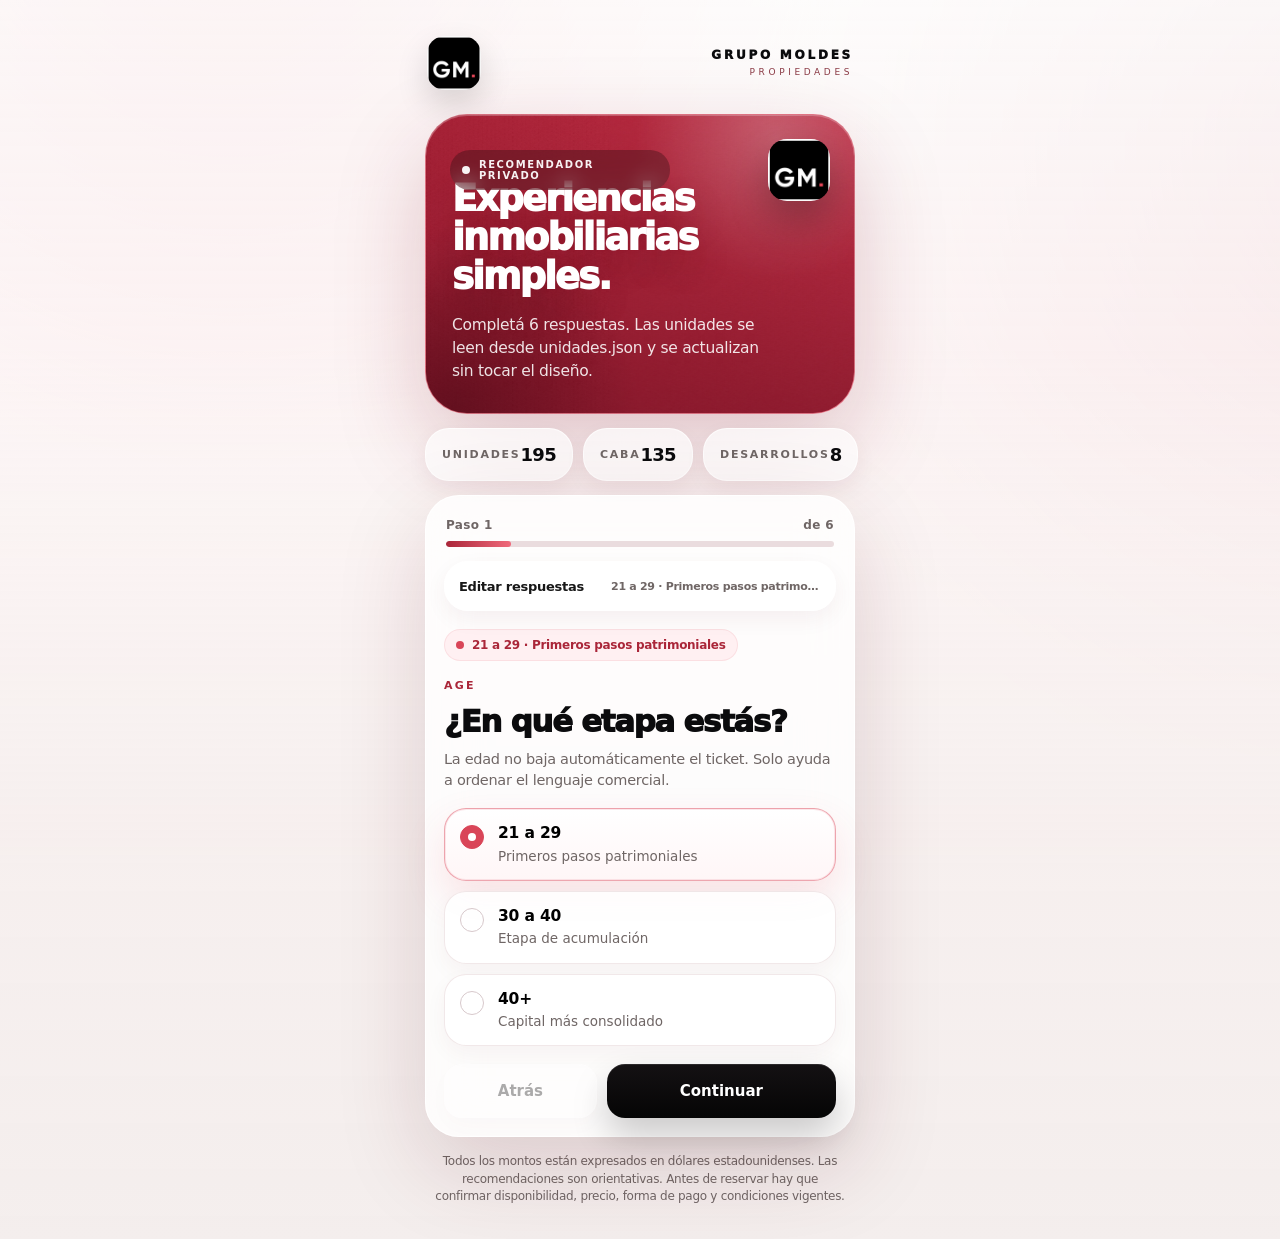
==== index.html @ 4d6d8559 "Add files via upload" ====
<!doctype html>
<html lang="es">
<head>
  <meta charset="utf-8">
  <meta name="viewport" content="width=device-width, initial-scale=1, viewport-fit=cover">
  <meta name="theme-color" content="#d94558">
  <meta name="apple-mobile-web-app-capable" content="yes">
  <meta name="apple-mobile-web-app-status-bar-style" content="default">
  <meta name="apple-mobile-web-app-title" content="GM Inversiones">
  <link rel="manifest" href="manifest.webmanifest">
  <link rel="apple-touch-icon" href="assets/icon-192.png">
  <link rel="stylesheet" href="styles.css">
  <title>GM. Recomendador JSON de inversiones</title>
</head>
<body>
  <div class="app-shell">
    <header class="topbar clean-topbar" aria-label="Grupo Moldes">
      <img class="brand-logo-original" src="assets/gm-logo-square-original.png" alt="GM Grupo Moldes">
      <div class="brand-text clean-brand-text">
        <strong>GRUPO MOLDES</strong>
        <span>PROPIEDADES</span>
      </div>
    </header>

    <main class="phone-frame">
      <section class="hero-card hero-card-clean">
        <div class="hero-topline">
          <div class="eyebrow"><span></span> recomendador privado</div>
          <img class="hero-logo-original" src="assets/gm-logo-square-original.png" alt="GM">
        </div>
        <h1>Experiencias inmobiliarias simples.</h1>
        <p>Completá 6 respuestas. Las unidades se leen desde unidades.json y se actualizan sin tocar el diseño.</p>
      </section>

      <section class="data-strip" id="dataStrip" aria-label="Base disponible">
        <div><small>Unidades</small><b id="countUnits">0</b></div>
        <div><small>CABA</small><b id="countCaba">0</b></div>
        <div><small>Desarrollos</small><b id="countProjects">0</b></div>
      </section>

      <section class="wizard" id="wizard">
        <div class="progress-wrap" aria-label="Progreso">
          <div class="progress-meta"><span id="stepCounter">Paso 1</span><span id="stepTotal">de 6</span></div>
          <div class="progress-track"><div id="progressFill"></div></div>
        </div>

        <details class="review-drawer" id="reviewDrawer">
          <summary>
            <span>Editar respuestas</span>
            <b id="reviewCompact">Resumen compacto</b>
          </summary>
          <div id="reviewList" class="review-list"></div>
        </details>

        <div id="panels" class="step-container"></div>

        <nav class="nav-actions" aria-label="Navegación del recomendador">
          <button class="ghost-btn" id="backBtn" type="button" onclick="backStep()">Atrás</button>
          <button class="primary-btn" id="nextBtn" type="button" onclick="nextStep()">Continuar</button>
        </nav>
      </section>

      <section id="loading" class="loading-screen" aria-live="polite">
        <div class="loader"></div>
        <h2>Analizando tu perfil</h2>
        <p>Estamos cruzando capacidad, objetivo y cartera disponible.</p>
      </section>

      <section id="results" class="results" aria-live="polite">
        <div class="result-head">
          <div class="eyebrow dark"><span></span> resultado</div>
          <h2>Opciones compatibles</h2>
          <p id="summary"></p>
        </div>
        <div id="cards" class="result-list"></div>
        <button class="ghost-btn full" type="button" onclick="resetAll()">Volver a empezar</button>
      </section>

      <p class="legal-note">Todos los montos están expresados en dólares estadounidenses. Las recomendaciones son orientativas. Antes de reservar hay que confirmar disponibilidad, precio, forma de pago y condiciones vigentes.</p>
    </main>
  </div>

  <script src="app.js"></script>
</body>
</html>
---- styles.css ----
:root{
  --bg:#f7f3f1;
  --paper:#ffffff;
  --paper-glass:rgba(255,255,255,.78);
  --paper-warm:#fff8f7;
  --text:#0b0b0d;
  --muted:#6f6665;
  --muted-2:#9a8f8f;
  --line:rgba(120,34,48,.12);
  --soft-line:rgba(14,14,18,.07);
  --red:#d94558;
  --red-soft:#f06a7b;
  --red-deep:#aa2639;
  --red-dark:#5d1421;
  --rose:#fff1f3;
  --gold:#b88a44;
  --gold-soft:#fff7df;
  --blue:#173554;
  --blue-soft:#edf4ff;
  --green:#76c847;
  --shadow:0 30px 90px rgba(88,18,30,.16);
  --shadow-soft:0 18px 46px rgba(88,18,30,.095);
  --shadow-tiny:0 8px 22px rgba(88,18,30,.055);
  --radius:34px;
  --radius-sm:24px;
  --radius-xs:18px;
  --safe-bottom:env(safe-area-inset-bottom,0px);
}

*{box-sizing:border-box;-webkit-tap-highlight-color:transparent}
html{scroll-behavior:smooth;background:var(--bg)}
body{
  margin:0;
  min-height:100vh;
  color:var(--text);
  font-family:-apple-system,BlinkMacSystemFont,"SF Pro Display","SF Pro Text","Inter","Avenir Next","Segoe UI",system-ui,sans-serif;
  letter-spacing:-.018em;
  background:
    linear-gradient(180deg,rgba(255,255,255,.82),rgba(255,247,248,.72) 28%,rgba(246,239,238,.97) 70%,#f4eeed),
    radial-gradient(circle at 18% -12%,rgba(217,69,88,.34),transparent 36%),
    radial-gradient(circle at 112% 12%,rgba(170,38,57,.24),transparent 38%),
    #f7f3f1;
  overflow-x:hidden;
}
body:before{
  content:"";
  position:fixed;
  inset:-20%;
  pointer-events:none;
  z-index:-2;
  background-image:url("assets/gm-red-texture.jpg");
  background-size:cover;
  background-position:center top;
  opacity:.20;
  filter:saturate(1.08) contrast(1.02);
  transform:translateZ(0);
}
body:after{
  content:"";
  position:fixed;
  inset:0;
  pointer-events:none;
  z-index:-1;
  background:
    radial-gradient(circle at 50% 0%,rgba(255,255,255,.72),transparent 34%),
    linear-gradient(180deg,rgba(255,255,255,.38),rgba(255,255,255,.12));
}

button,a{font:inherit}
button{border:0;cursor:pointer}

.app-shell{
  position:relative;
  width:100%;
  min-height:100vh;
  padding:14px 14px calc(34px + var(--safe-bottom));
}
.phone-frame{width:min(430px,100%);margin:0 auto;position:relative}

.topbar{
  width:min(430px,100%);
  margin:0 auto 12px;
  display:flex;
  align-items:center;
  justify-content:space-between;
  padding:8px 2px;
}
.brand-mark{
  width:48px;height:48px;
  border-radius:16px;
  background:linear-gradient(145deg,#080808,#191214);
  color:#fff;
  display:flex;
  align-items:flex-end;
  justify-content:center;
  padding-bottom:12px;
  box-shadow:0 16px 34px rgba(0,0,0,.18), inset 0 1px 0 rgba(255,255,255,.08);
  font-weight:950;
  letter-spacing:-.09em;
  font-size:20px;
  line-height:1;
}
.brand-mark i{font-style:normal;color:var(--red-soft);margin-left:3px}
.brand-text{text-align:right;line-height:1}
.brand-text strong{display:block;font-size:12px;letter-spacing:.22em;font-weight:900}
.brand-text span{display:block;margin-top:6px;font-size:9px;letter-spacing:.38em;color:var(--muted)}

.hero-card{
  position:relative;
  overflow:hidden;
  color:#fff;
  background:#c8394d url("assets/gm-red-texture.jpg") center/cover;
  border:1px solid rgba(255,255,255,.32);
  border-radius:40px;
  padding:34px 26px 28px;
  box-shadow:var(--shadow);
  min-height:330px;
  display:flex;
  flex-direction:column;
  justify-content:flex-end;
  isolation:isolate;
}
.hero-card:before{
  content:"";
  position:absolute;
  inset:0;
  background:
    linear-gradient(180deg,rgba(50,0,12,.04),rgba(42,0,12,.35)),
    radial-gradient(circle at 75% 28%,rgba(255,255,255,.22),transparent 24%),
    radial-gradient(circle at 0% 100%,rgba(0,0,0,.20),transparent 30%);
  z-index:-1;
}
.hero-card:after{
  content:"";
  position:absolute;
  width:68px;height:68px;
  background:rgba(7,7,8,.94);
  left:26px;top:32px;
  border-radius:22px;
  box-shadow:0 18px 34px rgba(0,0,0,.22), inset 0 1px 0 rgba(255,255,255,.08);
}
.hero-logo{
  position:absolute;
  top:32px;right:26px;
  width:80px;height:80px;
  border-radius:26px;
  background:rgba(7,7,8,.96);
  color:white;
  display:flex;
  align-items:flex-end;
  justify-content:center;
  padding-bottom:20px;
  font-size:31px;
  font-weight:950;
  letter-spacing:-.09em;
  line-height:1;
  z-index:1;
  box-shadow:0 20px 46px rgba(0,0,0,.24), inset 0 1px 0 rgba(255,255,255,.08);
}
.hero-logo i{font-style:normal;color:var(--red-soft);margin-left:4px}

.eyebrow{
  display:flex;align-items:center;gap:9px;
  text-transform:uppercase;
  font-size:11px;
  letter-spacing:.20em;
  font-weight:900;
  color:rgba(255,255,255,.88);
  margin-bottom:14px;
  position:relative;z-index:1;
}
.eyebrow span{width:10px;height:10px;background:#050505;display:block;border-radius:4px}
.eyebrow.dark{color:var(--red-deep)}
.eyebrow.dark span{background:var(--red)}
h1,h2,h3,p{margin:0}
.hero-card h1{
  font-size:42px;
  line-height:1.02;
  letter-spacing:-.065em;
  max-width:360px;
  position:relative;z-index:1;
  font-weight:950;
}
.hero-card p{
  margin-top:16px;
  color:rgba(255,255,255,.84);
  font-size:16px;
  line-height:1.48;
  position:relative;z-index:1;
  max-width:340px;
}

.data-strip{display:grid;grid-template-columns:1fr;gap:10px;margin:14px 0}
.data-strip div{
  background:rgba(255,255,255,.70);
  backdrop-filter:blur(22px);
  -webkit-backdrop-filter:blur(22px);
  border:1px solid rgba(255,255,255,.70);
  border-radius:24px;
  padding:15px 16px;
  display:flex;
  align-items:center;
  justify-content:space-between;
  box-shadow:var(--shadow-tiny);
}
.data-strip small{color:var(--muted);font-size:11px;text-transform:uppercase;letter-spacing:.16em;font-weight:850}
.data-strip b{font-size:18px;letter-spacing:-.04em}

.wizard{
  background:rgba(255,255,255,.78);
  backdrop-filter:blur(26px);
  -webkit-backdrop-filter:blur(26px);
  border:1px solid rgba(255,255,255,.78);
  border-radius:34px;
  padding:18px;
  box-shadow:var(--shadow);
  margin-top:14px;
}
.progress-wrap{padding:4px 2px 18px}
.progress-meta{display:flex;justify-content:space-between;color:var(--muted);font-size:12px;font-weight:850;letter-spacing:.03em;margin-bottom:9px}
.progress-track{height:6px;background:#eadcde;overflow:hidden;border-radius:999px}
.progress-track div{height:100%;width:0%;background:linear-gradient(90deg,var(--red-deep),var(--red-soft));border-radius:999px;transition:width .45s cubic-bezier(.2,.8,.2,1)}
.step-container{min-height:420px}
.step-card{animation:slideIn .38s cubic-bezier(.2,.8,.2,1)}
.step-kicker{font-size:11px;text-transform:uppercase;letter-spacing:.20em;color:var(--red-deep);font-weight:900;margin:4px 0 12px}
.step-title{font-size:33px;letter-spacing:-.06em;line-height:1.05;margin-bottom:10px;font-weight:940}
.step-hint{color:var(--muted);font-size:15px;line-height:1.46;margin-bottom:20px}
.options{display:grid;grid-template-columns:1fr;gap:10px}

.option-card{
  width:100%;
  text-align:left;
  background:rgba(255,255,255,.88);
  border:1px solid rgba(140,65,76,.12);
  border-radius:24px;
  padding:17px 16px;
  display:flex;
  gap:14px;
  align-items:flex-start;
  transition:transform .22s cubic-bezier(.2,.8,.2,1),border-color .22s,background .22s,box-shadow .22s;
  box-shadow:0 8px 22px rgba(88,18,30,.045);
}
.option-card:hover{transform:translateY(-1px);box-shadow:0 14px 32px rgba(88,18,30,.075)}
.option-card:active{transform:scale(.988)}
.option-card.selected{
  background:linear-gradient(180deg,#fff,#fff6f7);
  border-color:rgba(217,69,88,.48);
  box-shadow:0 18px 42px rgba(217,69,88,.14), inset 0 0 0 1px rgba(217,69,88,.12);
}
.option-dot{
  width:24px;height:24px;
  border:1.5px solid #d7c8cb;
  border-radius:999px;
  display:grid;place-items:center;
  flex:0 0 auto;
  margin-top:1px;
  transition:all .2s;
}
.option-card.selected .option-dot{border-color:var(--red);background:var(--red)}
.option-card.selected .option-dot:after{content:"";width:8px;height:8px;background:#fff;display:block;border-radius:999px}
.option-text strong{font-size:16px;letter-spacing:-.02em;display:block;font-weight:850}
.option-text span{display:block;color:var(--muted);font-size:14px;line-height:1.36;margin-top:4px}
.selection-pill{display:inline-flex;align-items:center;gap:8px;background:#fff0f2;color:var(--red-deep);padding:8px 11px;font-size:12px;font-weight:800;margin-bottom:14px;border-radius:999px;border:1px solid rgba(217,69,88,.10)}
.selection-pill i{width:8px;height:8px;background:var(--red);display:block;border-radius:999px}

.nav-actions{display:grid;grid-template-columns:1fr 1.5fr;gap:10px;margin-top:16px;position:sticky;bottom:calc(10px + var(--safe-bottom));z-index:4}
.primary-btn,.ghost-btn{min-height:54px;border-radius:18px;font-weight:900;font-size:15px;transition:transform .18s,opacity .2s,background .2s,box-shadow .2s}
.primary-btn{background:linear-gradient(180deg,#141113,#050505);color:#fff;box-shadow:0 18px 36px rgba(0,0,0,.20), inset 0 1px 0 rgba(255,255,255,.10)}
.primary-btn:active,.ghost-btn:active{transform:scale(.988)}
.ghost-btn{background:rgba(255,255,255,.78);color:#111;border:1px solid rgba(255,255,255,.78);box-shadow:var(--shadow-tiny)}
.ghost-btn:disabled{opacity:.35;cursor:not-allowed}
.ghost-btn.full{width:100%;margin-top:12px;background:rgba(255,255,255,.88)}

.loading-screen{
  display:none;
  background:rgba(255,255,255,.82);
  backdrop-filter:blur(24px);
  -webkit-backdrop-filter:blur(24px);
  border:1px solid rgba(255,255,255,.78);
  border-radius:34px;
  margin-top:14px;
  padding:34px 24px;
  text-align:center;
  box-shadow:var(--shadow);
  animation:fadeIn .3s;
}
.loader{width:42px;height:42px;border:3px solid #eadcde;border-top-color:var(--red);border-radius:999px;margin:0 auto 18px;animation:spin .9s linear infinite}
.loading-screen h2{font-size:25px;letter-spacing:-.05em}
.loading-screen p{margin-top:8px;color:var(--muted);line-height:1.4}

.results{display:none;margin-top:14px;animation:riseIn .45s cubic-bezier(.2,.8,.2,1)}
.result-head{
  background:#141113;
  color:#fff;
  padding:24px;
  box-shadow:var(--shadow);
  position:relative;
  overflow:hidden;
  border-radius:34px;
  isolation:isolate;
}
.result-head:before{
  content:"";
  position:absolute;inset:0;
  background:url("assets/gm-red-texture.jpg") center/cover;
  opacity:.18;
  mix-blend-mode:screen;
  z-index:-1;
}
.result-head:after{content:"GM.";position:absolute;right:-8px;bottom:-16px;color:rgba(255,255,255,.055);font-size:86px;font-weight:950;letter-spacing:-.1em}
.result-head h2{font-size:34px;letter-spacing:-.06em;font-weight:950}
.result-head p{margin-top:10px;color:rgba(255,255,255,.72);font-size:15px;line-height:1.45;position:relative;z-index:1}
.result-head b{color:#fff}
.result-list{display:grid;grid-template-columns:1fr;gap:12px;margin-top:12px}
.result-card{
  background:rgba(255,255,255,.88);
  backdrop-filter:blur(22px);
  -webkit-backdrop-filter:blur(22px);
  border:1px solid rgba(255,255,255,.76);
  box-shadow:var(--shadow-soft);
  overflow:hidden;
  border-radius:28px;
  animation:riseIn .45s cubic-bezier(.2,.8,.2,1);
}
.result-card summary{list-style:none;cursor:pointer;padding:18px;display:flex;align-items:flex-start;gap:13px}
.result-card summary::-webkit-details-marker{display:none}
.result-index{width:34px;height:34px;background:#050505;color:#fff;display:grid;place-items:center;font-weight:950;font-size:14px;flex:0 0 auto;border-radius:13px;box-shadow:0 8px 20px rgba(0,0,0,.12)}
.result-card.pack{background:linear-gradient(180deg,var(--gold-soft),rgba(255,255,255,.90));border-color:rgba(184,138,68,.30)}
.result-card.pack .result-index{background:var(--gold);color:#160f04}
.result-card.local{background:linear-gradient(180deg,var(--blue-soft),rgba(255,255,255,.92));border-color:rgba(29,53,87,.22)}
.result-card.local .result-index{background:var(--blue)}
.result-card.unit .result-index{background:var(--red)}
.result-main{min-width:0;flex:1}
.result-title{font-size:18px;font-weight:900;letter-spacing:-.035em;line-height:1.16}
.result-sub{font-size:13px;color:var(--muted);line-height:1.35;margin-top:5px}
.role-badge{display:inline-flex;margin-top:10px;background:#fff0f2;color:var(--red-deep);padding:7px 10px;font-size:11px;font-weight:900;text-transform:uppercase;letter-spacing:.04em;border-radius:999px}
.pack .role-badge{background:rgba(184,138,68,.14);color:#7a5621}
.local .role-badge{background:rgba(29,53,87,.10);color:var(--blue)}
.chevron{width:28px;height:28px;background:#f6eef0;border-radius:999px;display:grid;place-items:center;color:var(--red-deep);font-weight:900;transition:transform .25s}
.result-card[open] .chevron{transform:rotate(45deg)}
.result-body{padding:0 18px 18px}
.mini-address{border-top:1px solid var(--soft-line);padding-top:16px;color:var(--muted);font-size:13px;line-height:1.46}
.metrics{display:grid;grid-template-columns:1fr;gap:8px;margin:14px 0}
.metric{background:rgba(255,255,255,.62);border:1px solid var(--soft-line);padding:13px 14px;border-radius:18px;display:flex;align-items:center;justify-content:space-between;gap:14px}
.metric small{color:var(--muted);font-size:11px;text-transform:uppercase;letter-spacing:.10em;font-weight:850}
.metric b{font-size:14px;text-align:right}
.why,.alert-box{background:rgba(255,255,255,.58);border:1px solid var(--soft-line);border-radius:20px;padding:14px;color:#242424;font-size:14px;line-height:1.45;margin-top:10px}
.why b,.alert-box b{display:block;margin-bottom:5px}
.tags{display:flex;flex-direction:column;gap:7px;margin-top:12px}
.tag{background:#fff1f3;border:1px solid rgba(217,69,88,.10);border-radius:999px;padding:8px 11px;font-size:12px;font-weight:900;color:#7c2734;width:max-content;max-width:100%;text-transform:uppercase;letter-spacing:.03em}
.wa{display:flex;align-items:center;justify-content:center;text-decoration:none;background:linear-gradient(180deg,#151112,#050505);color:#fff;min-height:54px;font-weight:900;margin-top:14px;border-radius:18px;box-shadow:0 16px 32px rgba(0,0,0,.16)}
.pack .wa{background:linear-gradient(180deg,#c7984d,var(--gold));color:#120d04}
.local .wa{background:linear-gradient(180deg,#214466,var(--blue))}
.legal-note{width:min(430px,100%);margin:16px auto 0;color:var(--muted);font-size:12px;line-height:1.45;text-align:center;padding:0 8px}

.review-drawer{
  margin:-4px 0 18px;
  background:rgba(255,255,255,.62);
  border:1px solid rgba(255,255,255,.72);
  overflow:hidden;
  border-radius:24px;
  backdrop-filter:blur(20px);
  -webkit-backdrop-filter:blur(20px);
  box-shadow:var(--shadow-tiny);
}
.review-drawer summary{list-style:none;cursor:pointer;min-height:48px;padding:12px 14px;display:flex;align-items:center;justify-content:space-between;gap:12px}
.review-drawer summary::-webkit-details-marker{display:none}
.review-drawer summary span{font-size:13px;font-weight:900;letter-spacing:-.02em;color:#171717}
.review-drawer summary b{font-size:11px;color:var(--muted);font-weight:800;text-align:right}
.review-drawer[open] summary{border-bottom:1px solid var(--soft-line)}
.review-list{display:grid;grid-template-columns:1fr;gap:6px;padding:10px}
.review-row{width:100%;text-align:left;border:1px solid transparent;background:rgba(255,255,255,.66);padding:10px 11px;border-radius:18px;display:flex;align-items:center;justify-content:space-between;gap:12px;transition:background .2s,border-color .2s,transform .2s}
.review-row:active{transform:scale(.988)}
.review-row.active{background:#fff;border-color:rgba(217,69,88,.35)}
.review-row small{display:block;color:var(--muted);font-size:11px;font-weight:900;margin-bottom:2px}
.review-row b{display:block;color:#171717;font-size:13px;line-height:1.2;font-weight:900}
.review-row em{font-style:normal;color:var(--red);font-size:12px;font-weight:900;white-space:nowrap}

.is-complete .wizard,.is-complete #dataStrip{display:none!important}
.is-complete .hero-card{min-height:190px;padding:24px 22px;border-radius:34px}
.is-complete .hero-card h1{font-size:30px}
.is-complete .hero-card p{font-size:14px}
.is-complete .hero-logo,.is-complete .hero-card:after{display:none}

@keyframes slideIn{from{opacity:0;transform:translateY(14px) scale(.99)}to{opacity:1;transform:translateY(0) scale(1)}}
@keyframes riseIn{from{opacity:0;transform:translateY(18px)}to{opacity:1;transform:translateY(0)}}
@keyframes fadeIn{from{opacity:0}to{opacity:1}}
@keyframes spin{to{transform:rotate(360deg)}}
@media (prefers-reduced-motion:reduce){*{animation:none!important;transition:none!important;scroll-behavior:auto!important}}
@media (min-width:540px){.app-shell{padding-top:28px}.data-strip{grid-template-columns:1fr 1fr 1fr}.nav-actions{position:static}.step-container{min-height:390px}}


/* === Ajuste final GM: Apple fluido + rojo texturado limpio === */
body:before{
  background-image:url("assets/gm-red-texture-clean.jpg");
  opacity:.16;
  filter:saturate(1.05) contrast(1.03);
}
.clean-topbar{
  align-items:center;
  padding:8px 2px 12px;
}
.brand-logo-original{
  width:154px;
  height:auto;
  display:block;
  mix-blend-mode:multiply;
  filter:contrast(1.02);
}
.topbar-pill{
  display:inline-flex;
  align-items:center;
  justify-content:center;
  min-height:34px;
  padding:0 13px;
  border-radius:999px;
  background:rgba(255,255,255,.76);
  border:1px solid rgba(255,255,255,.86);
  box-shadow:0 12px 30px rgba(127,30,44,.08);
  color:#7e2633;
  font-size:10px;
  font-weight:900;
  letter-spacing:.13em;
  text-transform:uppercase;
  white-space:nowrap;
}
.brand-mark,.brand-text{display:none!important;}
.hero-card-clean{
  min-height:324px;
  justify-content:flex-end;
  padding:28px 26px 30px;
  border-radius:42px;
  background:
    linear-gradient(135deg, rgba(151,28,47,.58), rgba(221,65,86,.22)),
    url("assets/gm-red-texture-clean.jpg") center/cover;
  box-shadow:0 34px 90px rgba(126,24,41,.22), inset 0 1px 0 rgba(255,255,255,.28);
}
.hero-card-clean:before{
  background:
    linear-gradient(180deg, rgba(70,0,16,.10), rgba(65,0,16,.45)),
    radial-gradient(circle at 82% 8%, rgba(255,255,255,.28), transparent 32%),
    radial-gradient(circle at 7% 98%, rgba(0,0,0,.32), transparent 37%);
}
.hero-card-clean:after{display:none!important;}
.hero-topline{
  position:absolute;
  top:24px;
  left:24px;
  right:24px;
  display:flex;
  align-items:center;
  justify-content:space-between;
  gap:16px;
  z-index:2;
}
.hero-logo,.hero-logo span,.hero-logo i{display:none!important;}
.hero-logo-original{
  width:62px;
  height:62px;
  object-fit:cover;
  border-radius:19px;
  box-shadow:0 18px 38px rgba(0,0,0,.26), inset 0 1px 0 rgba(255,255,255,.08);
  background:#050505;
  flex:0 0 auto;
}
.hero-card-clean .eyebrow{
  margin:0;
  max-width:220px;
  padding:9px 12px;
  border-radius:999px;
  background:rgba(20,10,13,.30);
  backdrop-filter:blur(10px);
  -webkit-backdrop-filter:blur(10px);
  color:rgba(255,255,255,.94);
  letter-spacing:.16em;
  font-size:10px;
}
.hero-card-clean .eyebrow span{
  width:8px;
  height:8px;
  border-radius:999px;
  background:#fff;
  opacity:.95;
}
.hero-card-clean h1{
  font-size:40px;
  line-height:.98;
  letter-spacing:-.07em;
  max-width:360px;
  text-wrap:balance;
  text-shadow:0 16px 36px rgba(54,0,13,.18);
}
.hero-card-clean p{
  margin-top:18px;
  max-width:330px;
  font-size:16px;
  line-height:1.46;
  color:rgba(255,255,255,.88);
  text-shadow:0 12px 28px rgba(54,0,13,.14);
}
@media (max-width:390px){
  .brand-logo-original{width:138px;}
  .topbar-pill{font-size:9px;padding:0 10px;}
  .hero-card-clean{min-height:306px;padding:26px 22px 28px;border-radius:36px;}
  .hero-topline{top:22px;left:22px;right:22px;}
  .hero-logo-original{width:56px;height:56px;border-radius:17px;}
  .hero-card-clean h1{font-size:36px;}
  .hero-card-clean p{font-size:15px;}
  .hero-card-clean .eyebrow{font-size:9px;letter-spacing:.13em;padding:8px 10px;}
}


/* Topbar con logo original GM */
.clean-topbar .brand-logo-original{
  width:54px!important;
  height:54px!important;
  object-fit:cover;
  border-radius:18px;
  box-shadow:0 14px 32px rgba(0,0,0,.14);
  mix-blend-mode:normal;
  filter:none;
  background:#050505;
}
.clean-brand-text{
  display:block!important;
  text-align:right;
  line-height:1;
}
.clean-brand-text strong{
  display:block;
  font-size:12px;
  letter-spacing:.23em;
  font-weight:950;
}
.clean-brand-text span{
  display:block;
  margin-top:7px;
  font-size:9px;
  letter-spacing:.40em;
  color:#8b3a45;
}
.topbar-pill{display:none!important;}


/* === Ajuste compacto 6 preguntas: más aire y sin encimamientos === */
.step-container{min-height:360px;}
.step-title{font-size:31px;line-height:1.12;letter-spacing:-.045em;text-wrap:balance;}
.step-hint{font-size:14.5px;line-height:1.5;margin-bottom:16px;}
.option-card{padding:15px 15px;border-radius:22px;}
.option-text strong{font-size:15.5px;line-height:1.18;letter-spacing:-.012em;}
.option-text span{font-size:13.5px;line-height:1.36;}
.review-drawer summary b{max-width:58%;white-space:nowrap;overflow:hidden;text-overflow:ellipsis;}
.review-row b{line-height:1.25;overflow-wrap:anywhere;}
.hero-card-clean{min-height:300px;}
.hero-card-clean h1{font-size:37px;line-height:1.06;letter-spacing:-.052em;}
.hero-card-clean p{font-size:15.5px;line-height:1.48;max-width:320px;}
.result-title{line-height:1.2;overflow-wrap:anywhere;}
.result-sub,.mini-address,.why,.alert-box{overflow-wrap:anywhere;}
.metric{align-items:flex-start;}
.metric small{line-height:1.22;letter-spacing:.075em;}
.metric b{line-height:1.22;overflow-wrap:anywhere;}
@media (max-width:390px){
  .step-container{min-height:345px;}
  .step-title{font-size:29px;line-height:1.12;}
  .option-card{padding:14px;gap:12px;}
  .hero-card-clean h1{font-size:33px;line-height:1.07;}
  .hero-card-clean{min-height:286px;}
  .result-head h2{font-size:30px;line-height:1.08;}
}

/* Validación visual: la navegación deja de ser sticky para no tapar texto ni opciones en mobile */
.nav-actions{position:static!important;bottom:auto!important;margin-top:18px;}
.step-container{min-height:auto!important;}

/* Resultado limpio: al terminar se oculta el hero para evitar encimamientos visuales */
.is-complete .hero-card{display:none!important;}
/* Ajustes JSON core */
.result-card h3,
.step-title,
.hero-card h1{
  overflow-wrap: anywhere;
  text-wrap: balance;
}
.option-card,
.review-row,
.result-card,
.metric{
  min-width: 0;
}
.pack-lines,
.unit-desc{
  overflow-wrap: anywhere;
}
button:disabled{
  opacity:.45;
  cursor:not-allowed;
}
@media (max-width:380px){
  .hero-card h1{font-size:36px;line-height:1.03;letter-spacing:-.055em}
  .hero-card{padding:30px 22px 24px;border-radius:34px;min-height:310px}
  .hero-logo-original{width:70px;height:70px}
  .step-title{font-size:30px;letter-spacing:-.05em}
  .option-card{padding:15px 14px}
  .brand-text strong{letter-spacing:.18em}
}
.loading-screen.show,
.results.show{display:block}
.result-card{
  position:relative;
  display:grid;
  grid-template-columns:42px 1fr;
  gap:0;
  padding:18px 16px 16px;
}
.card-index{
  width:34px;
  height:34px;
  border-radius:13px;
  display:grid;
  place-items:center;
  color:#fff;
  background:#050505;
  font-weight:950;
  font-size:13px;
  box-shadow:0 8px 20px rgba(0,0,0,.12);
}
.result-card.pack .card-index{background:var(--gold);color:#1d1406}
.result-card.local .card-index{background:var(--blue);color:#fff}
.card-main{min-width:0;display:flex;flex-direction:column;gap:10px}
.tag-row{display:flex;flex-wrap:wrap;gap:6px;margin-bottom:2px}
.tag-row span{
  display:inline-flex;
  max-width:100%;
  border-radius:999px;
  padding:6px 8px;
  font-size:10px;
  font-weight:850;
  letter-spacing:.06em;
  text-transform:uppercase;
  color:var(--red-deep);
  background:#fff0f2;
  border:1px solid rgba(217,69,88,.10);
  overflow-wrap:anywhere;
}
.result-card.pack .tag-row span{color:#7a541d;background:#fff4d7;border-color:rgba(184,138,68,.22)}
.result-card.local .tag-row span{color:#173554;background:#edf4ff;border-color:rgba(29,53,87,.16)}
.result-card h3{
  font-size:22px;
  line-height:1.12;
  letter-spacing:-.045em;
  font-weight:950;
  margin:0;
}
.subtitle{
  color:var(--muted);
  font-size:14px;
  line-height:1.38;
  margin:0;
}
.metrics{display:grid;grid-template-columns:1fr;gap:8px;margin-top:2px}
.metric{
  background:rgba(255,255,255,.68);
  border:1px solid rgba(255,255,255,.72);
  border-radius:18px;
  padding:11px 12px;
  display:flex;
  justify-content:space-between;
  gap:10px;
}
.metric small{font-size:10px;text-transform:uppercase;letter-spacing:.13em;color:var(--muted);font-weight:850}
.metric b{text-align:right;font-size:14px;letter-spacing:-.025em;overflow-wrap:anywhere}
.why{
  background:rgba(255,255,255,.56);
  border:1px solid rgba(15,15,18,.06);
  border-radius:20px;
  overflow:hidden;
}
.why summary{
  padding:14px 15px;
  font-weight:900;
  color:#151216;
  list-style:none;
}
.why summary::-webkit-details-marker{display:none}
.why ul{margin:0;padding:0 18px 14px 32px;color:var(--muted);font-size:13px;line-height:1.42}
.why li{margin:5px 0}
.pack-lines,.unit-desc{margin:0;padding:0 15px 15px;color:var(--muted);font-size:12px;line-height:1.45}
.whatsapp-btn{
  min-height:50px;
  border-radius:17px;
  background:#050505;
  color:#fff;
  display:flex;
  align-items:center;
  justify-content:center;
  text-decoration:none;
  font-weight:900;
  font-size:14px;
  box-shadow:0 16px 30px rgba(0,0,0,.18);
}
.result-card.pack .whatsapp-btn{background:linear-gradient(180deg,#b88a44,#8f6527)}
.result-card.local .whatsapp-btn{background:linear-gradient(180deg,#1d3557,#102238)}
@media (min-width:390px){.metrics{grid-template-columns:1fr 1fr}}
@media (max-width:360px){
  .result-card{grid-template-columns:1fr;padding:16px;gap:10px}
  .card-index{width:32px;height:32px}
  .result-card h3{font-size:20px}
}

/* === Resultado desplegable completo === */
.result-card > summary{
  -webkit-tap-highlight-color: transparent;
}
.result-card > summary .result-main{
  display:block;
}
.result-card .result-title,
.result-card .result-sub{
  display:block;
}
.full-info{
  margin-top:10px;
  border:1px solid var(--soft-line);
  background:rgba(255,255,255,.62);
  border-radius:20px;
  overflow:hidden;
}
.full-info summary{
  list-style:none;
  cursor:pointer;
  padding:14px 15px;
  font-size:13px;
  font-weight:950;
  color:#151113;
  display:flex;
  align-items:center;
  justify-content:space-between;
  gap:12px;
}
.full-info summary:after{
  content:"+";
  width:26px;
  height:26px;
  border-radius:999px;
  display:grid;
  place-items:center;
  background:#fff1f3;
  color:var(--red-deep);
  flex:0 0 auto;
}
.full-info[open] summary:after{content:"–";}
.full-info summary::-webkit-details-marker{display:none;}
.detail-grid{
  display:grid;
  grid-template-columns:1fr;
  gap:7px;
  padding:0 12px 12px;
}
.detail-row{
  display:flex;
  align-items:flex-start;
  justify-content:space-between;
  gap:12px;
  padding:10px 11px;
  background:rgba(255,255,255,.70);
  border:1px solid rgba(0,0,0,.045);
  border-radius:14px;
  min-width:0;
}
.detail-row small{
  color:var(--muted);
  font-size:10px;
  font-weight:900;
  line-height:1.25;
  text-transform:uppercase;
  letter-spacing:.08em;
  flex:0 0 38%;
}
.detail-row b{
  color:#171717;
  font-size:12px;
  line-height:1.28;
  text-align:right;
  overflow-wrap:anywhere;
  min-width:0;
  font-weight:850;
}
.pack-detail-box{
  padding:0 12px 12px;
}
.pack-detail-box > b{
  display:block;
  margin:0 0 8px;
  font-size:12px;
  text-transform:uppercase;
  letter-spacing:.09em;
  color:var(--muted);
}
.pack-unit-line{
  display:grid;
  grid-template-columns:1fr;
  gap:4px;
  padding:11px;
  margin-bottom:7px;
  background:rgba(255,255,255,.74);
  border:1px solid rgba(0,0,0,.045);
  border-radius:14px;
}
.pack-unit-line strong{
  font-size:13px;
  line-height:1.22;
  color:#141414;
  overflow-wrap:anywhere;
}
.pack-unit-line span{
  font-size:12px;
  line-height:1.35;
  color:var(--muted);
  overflow-wrap:anywhere;
}
.compact-tags{
  margin:0 0 10px;
}
.result-card .tag-row.compact-tags{
  display:flex;
  flex-wrap:wrap;
  gap:6px;
}
.result-card .tag-row.compact-tags span{
  font-size:10px;
  font-weight:900;
  line-height:1.1;
  padding:7px 9px;
  border-radius:999px;
}
.result-card .wa{
  text-align:center;
}
@media (max-width:380px){
  .result-card summary{padding:15px;gap:10px;}
  .result-title{font-size:16px;}
  .result-sub{font-size:12px;}
  .detail-row{display:grid;grid-template-columns:1fr;gap:4px;}
  .detail-row small{flex:none;}
  .detail-row b{text-align:left;}
}

/* Override JSON-core card grid for accordion card structure */
details.result-card{
  display:block!important;
  grid-template-columns:none!important;
  gap:0!important;
  padding:0!important;
}
details.result-card > summary{
  width:100%;
  display:flex!important;
  align-items:flex-start;
  gap:13px;
  padding:18px;
}
details.result-card .result-main{
  flex:1 1 auto!important;
  min-width:0!important;
  max-width:100%;
}
details.result-card .result-title{
  font-size:18px;
  font-weight:950;
  line-height:1.14;
  letter-spacing:-.035em;
  overflow-wrap:normal;
  word-break:normal;
  hyphens:none;
}
details.result-card .result-sub{
  margin-top:5px;
  color:var(--muted);
  font-size:13px;
  line-height:1.35;
  overflow-wrap:normal;
  word-break:normal;
}
details.result-card .role-badge{
  width:max-content;
  max-width:100%;
}
details.result-card .chevron{
  flex:0 0 28px;
}
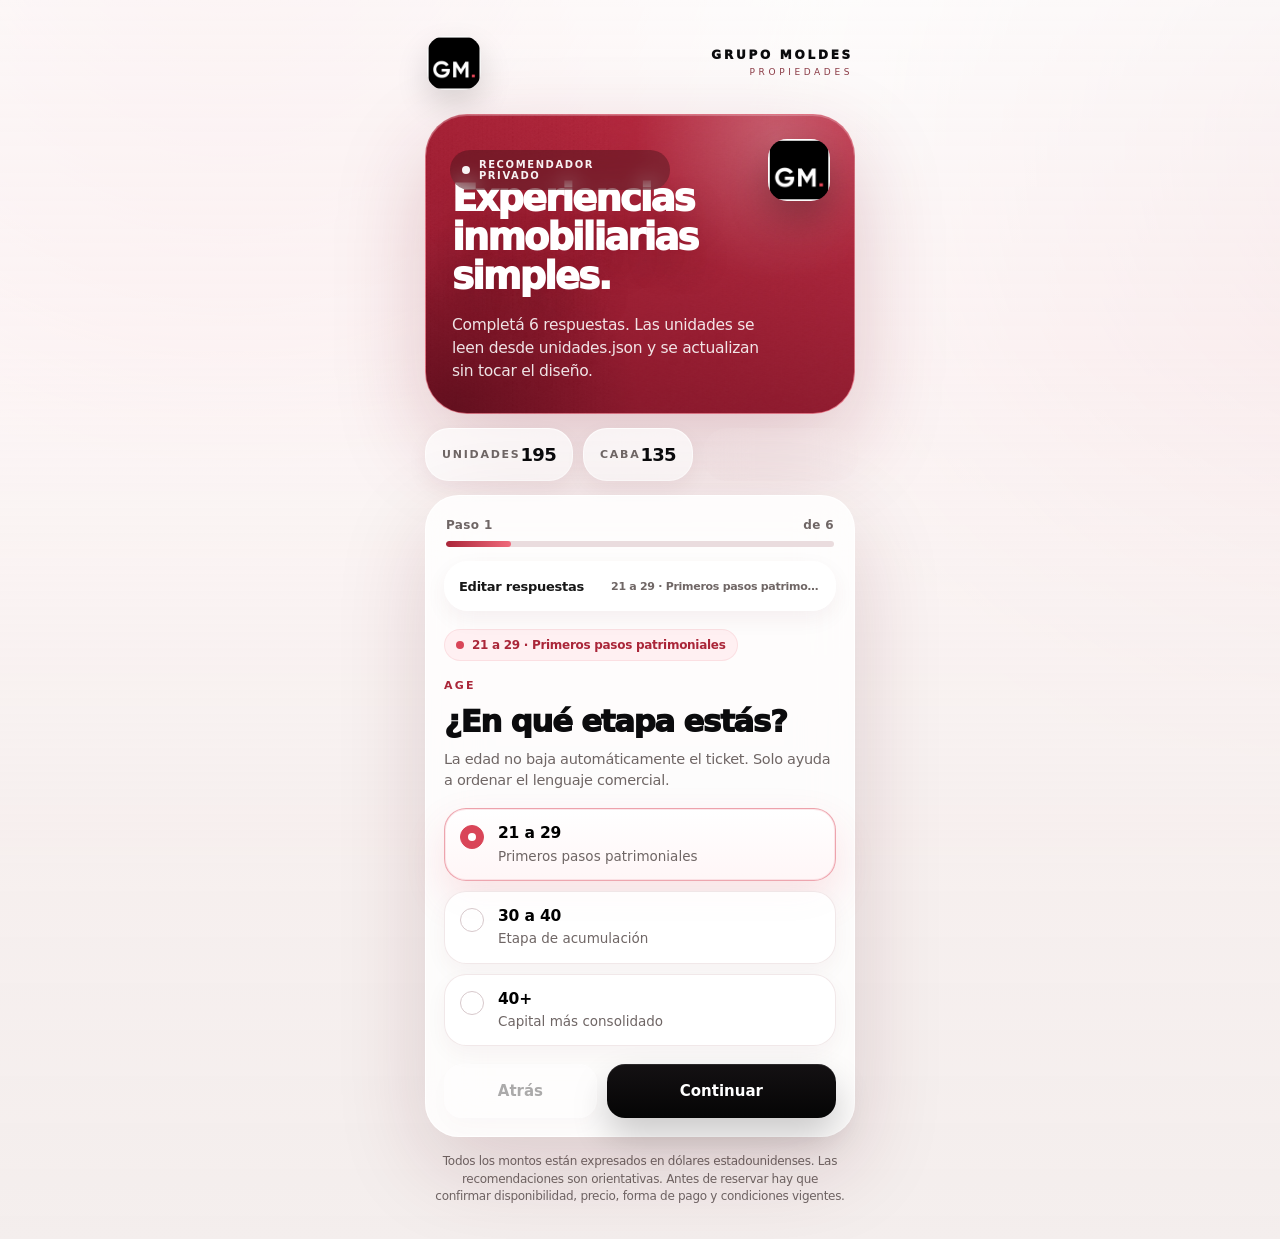
==== commit 1ac6d685: "Update index.html" ====
--- a/index.html
+++ b/index.html
@@ -10,7 +10,7 @@
   <link rel="manifest" href="manifest.webmanifest">
   <link rel="apple-touch-icon" href="assets/icon-192.png">
   <link rel="stylesheet" href="styles.css">
-  <title>GM. Recomendador JSON de inversiones</title>
+  <title>Interfaz de asistencia al Inversor GM</title>
 </head>
 <body>
   <div class="app-shell">
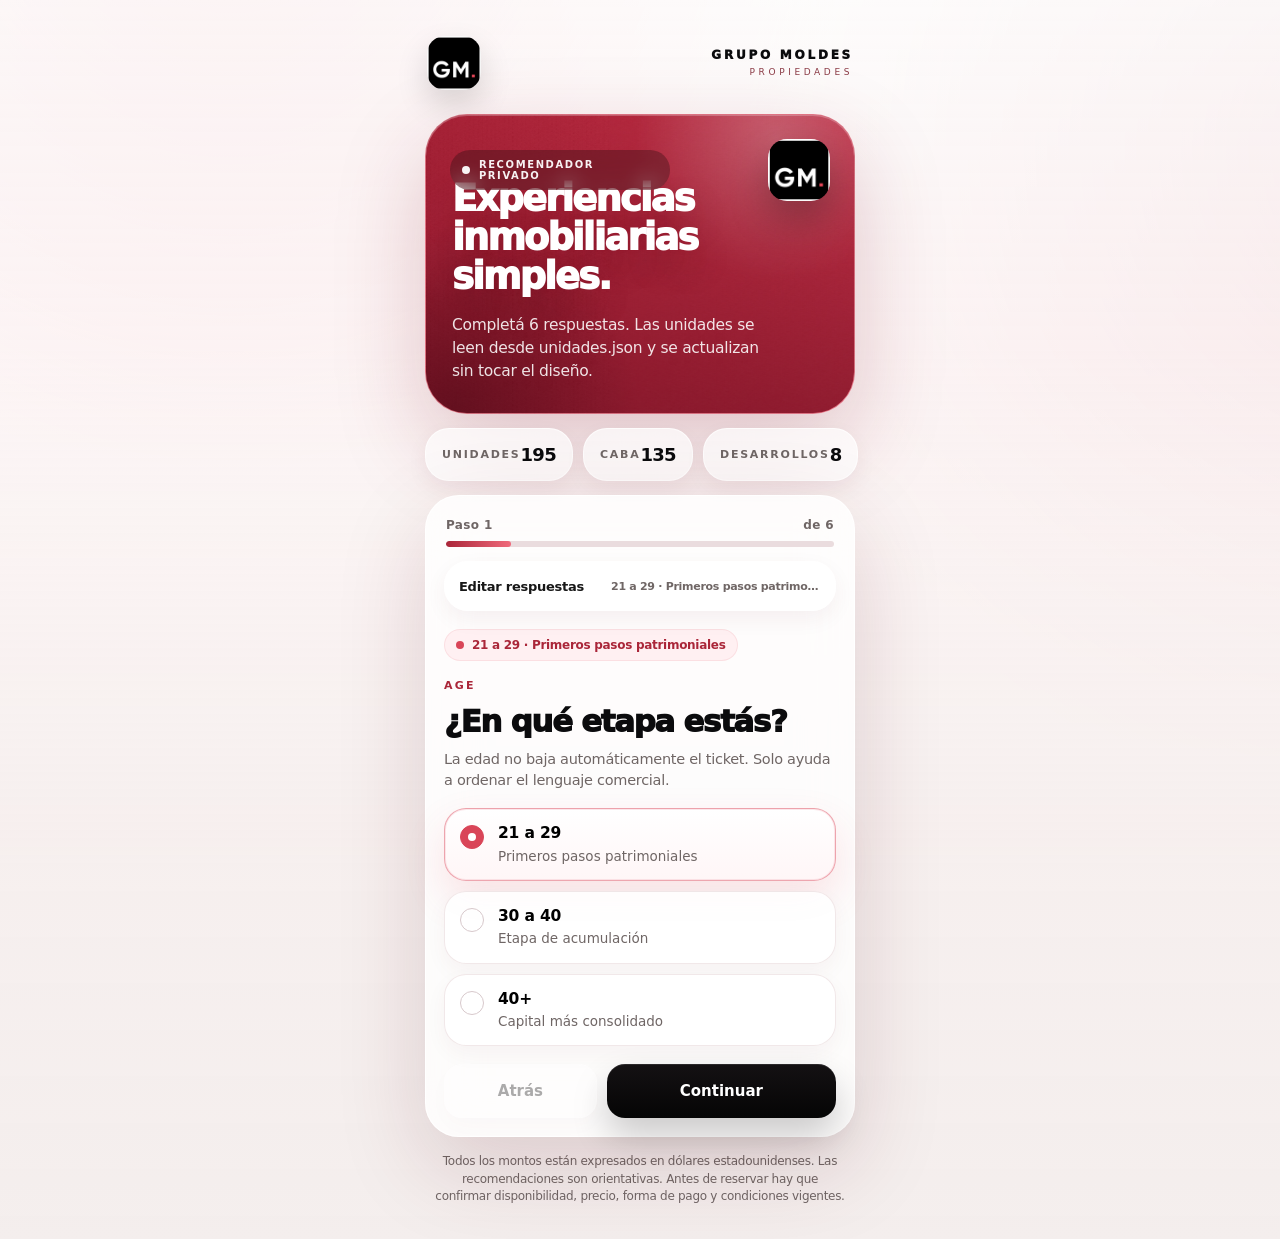
==== commit a10e82cc: "Update index.html" ====
--- a/index.html
+++ b/index.html
@@ -9,6 +9,7 @@
   <meta name="apple-mobile-web-app-title" content="GM Inversiones">
   <link rel="manifest" href="manifest.webmanifest">
   <link rel="apple-touch-icon" href="assets/icon-192.png">
+  <link rel="icon" type="image/png" href="./assets/icon-192.png">
   <link rel="stylesheet" href="styles.css">
   <title>Interfaz de asistencia al Inversor GM</title>
 </head>
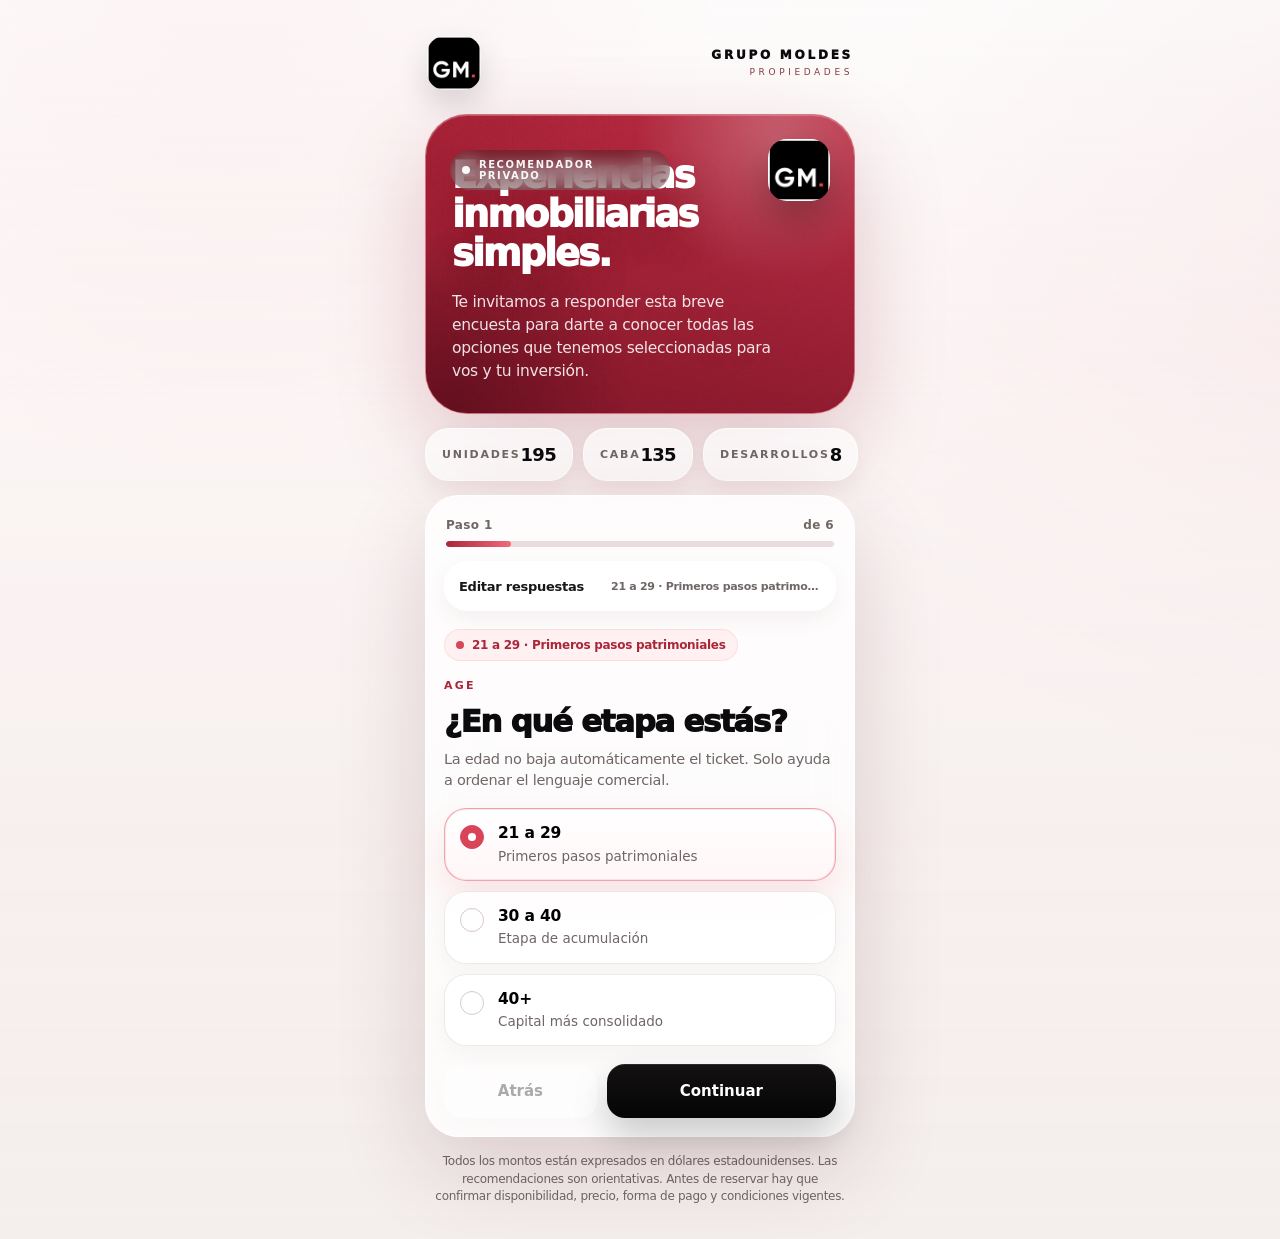
==== commit bf2b87c1: "Add files via upload" ====
--- a/index.html
+++ b/index.html
@@ -9,9 +9,8 @@
   <meta name="apple-mobile-web-app-title" content="GM Inversiones">
   <link rel="manifest" href="manifest.webmanifest">
   <link rel="apple-touch-icon" href="assets/icon-192.png">
-  <link rel="icon" type="image/png" href="./assets/icon-192.png">
   <link rel="stylesheet" href="styles.css">
-  <title>Interfaz de asistencia al Inversor GM</title>
+  <title>GM. Recomendador JSON de inversiones</title>
 </head>
 <body>
   <div class="app-shell">
@@ -30,7 +29,7 @@
           <img class="hero-logo-original" src="assets/gm-logo-square-original.png" alt="GM">
         </div>
         <h1>Experiencias inmobiliarias simples.</h1>
-        <p>Completá 6 respuestas. Las unidades se leen desde unidades.json y se actualizan sin tocar el diseño.</p>
+        <p>Te invitamos a responder esta breve encuesta para darte a conocer todas las opciones que tenemos seleccionadas para vos y tu inversión.</p>
       </section>
 
       <section class="data-strip" id="dataStrip" aria-label="Base disponible">
